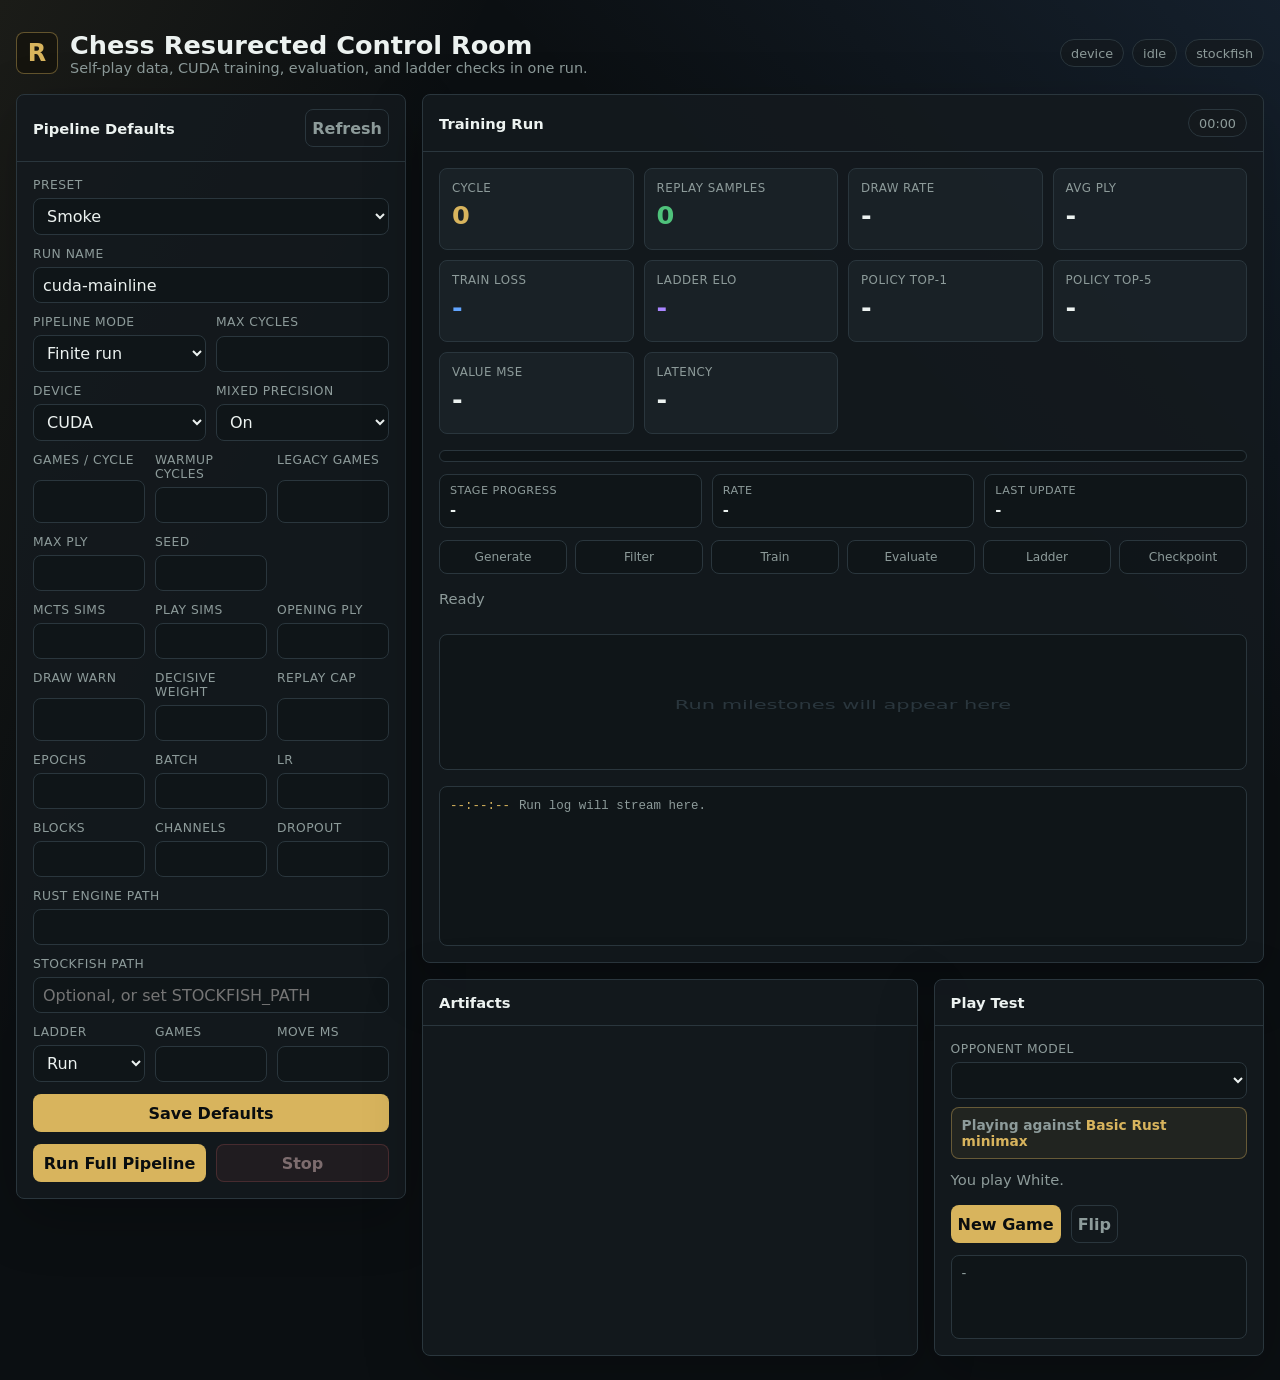
==== chess-resurected/ui/static/index.html @ 8d9c05b5 "Codex pass" ====
<!DOCTYPE html>
<html lang="en">
<head>
  <meta charset="UTF-8">
  <meta name="viewport" content="width=device-width, initial-scale=1.0">
  <title>Chess Resurected Control Room</title>
  <link rel="stylesheet" href="/static/css/chessboard.min.css">
  <style>
    *, *::before, *::after { box-sizing: border-box; }
    :root {
      --bg: #0b0f12;
      --panel: #141a1e;
      --panel-2: #1b2429;
      --line: #2a363d;
      --text: #ecf2f0;
      --muted: #8d9b9a;
      --gold: #d8b45d;
      --blue: #61a5ff;
      --green: #4fc27b;
      --red: #f46d6d;
      --violet: #a985ff;
      --ink: #090d0f;
    }
    body {
      margin: 0;
      min-height: 100vh;
      color: var(--text);
      font-family: Inter, "Segoe UI", system-ui, sans-serif;
      background:
        linear-gradient(115deg, rgba(216,180,93,.08), transparent 26%),
        linear-gradient(225deg, rgba(97,165,255,.11), transparent 30%),
        var(--bg);
    }
    button, input, select { font: inherit; }
    button {
      border: 1px solid transparent;
      border-radius: 8px;
      color: var(--text);
      background: var(--panel-2);
      cursor: pointer;
      min-height: 38px;
    }
    button:disabled { opacity: .45; cursor: default; }
    input, select {
      width: 100%;
      min-height: 36px;
      border-radius: 8px;
      border: 1px solid var(--line);
      color: var(--text);
      background: #0f1518;
      padding: 7px 9px;
    }
    .shell {
      width: min(1500px, calc(100vw - 32px));
      margin: 0 auto;
      padding: 18px 0 24px;
    }
    .topbar {
      display: flex;
      justify-content: space-between;
      align-items: center;
      gap: 16px;
      padding: 12px 0 18px;
    }
    .brand {
      display: flex;
      align-items: center;
      gap: 12px;
    }
    .mark {
      width: 42px;
      height: 42px;
      display: grid;
      place-items: center;
      border: 1px solid rgba(216,180,93,.4);
      background: #15140e;
      border-radius: 8px;
      color: var(--gold);
      font-size: 24px;
      font-weight: 800;
    }
    h1 {
      margin: 0;
      font-size: clamp(1.2rem, 2vw, 1.7rem);
      letter-spacing: 0;
    }
    .subtle { color: var(--muted); font-size: .9rem; }
    .status-strip {
      display: flex;
      align-items: center;
      gap: 8px;
      flex-wrap: wrap;
      justify-content: flex-end;
    }
    .pill {
      display: inline-flex;
      align-items: center;
      gap: 6px;
      min-height: 28px;
      padding: 4px 10px;
      border: 1px solid var(--line);
      border-radius: 999px;
      color: var(--muted);
      background: rgba(20,26,30,.76);
      font-size: .8rem;
      white-space: nowrap;
    }
    .pill.green { color: var(--green); border-color: rgba(79,194,123,.35); }
    .pill.gold { color: var(--gold); border-color: rgba(216,180,93,.35); }
    .pill.red { color: var(--red); border-color: rgba(244,109,109,.35); }
    .layout {
      display: grid;
      grid-template-columns: minmax(300px, 390px) 1fr;
      gap: 16px;
      align-items: start;
    }
    .panel {
      border: 1px solid var(--line);
      border-radius: 8px;
      background: rgba(20,26,30,.88);
      box-shadow: 0 18px 60px rgba(0,0,0,.22);
    }
    .panel-head {
      display: flex;
      justify-content: space-between;
      align-items: center;
      gap: 12px;
      padding: 14px 16px;
      border-bottom: 1px solid var(--line);
    }
    .panel-title {
      margin: 0;
      font-size: .92rem;
      color: var(--text);
      font-weight: 750;
    }
    .panel-body { padding: 16px; }
    .control-stack { display: grid; gap: 12px; }
    .field { display: grid; gap: 6px; }
    .field label {
      color: var(--muted);
      font-size: .77rem;
      text-transform: uppercase;
      letter-spacing: .04em;
    }
    .two { display: grid; grid-template-columns: 1fr 1fr; gap: 10px; }
    .three { display: grid; grid-template-columns: repeat(3, 1fr); gap: 10px; }
    .primary {
      background: var(--gold);
      color: var(--ink);
      border-color: rgba(216,180,93,.9);
      font-weight: 800;
    }
    .danger {
      background: rgba(244,109,109,.14);
      border-color: rgba(244,109,109,.45);
      color: #ffd3d3;
      font-weight: 700;
    }
    .ghost {
      background: transparent;
      border-color: var(--line);
      color: var(--muted);
      font-weight: 700;
    }
    .metrics {
      display: grid;
      grid-template-columns: repeat(4, minmax(0, 1fr));
      gap: 10px;
      margin-bottom: 16px;
    }
    .metric {
      border: 1px solid var(--line);
      border-radius: 8px;
      background: rgba(27,36,41,.78);
      padding: 12px;
      min-height: 82px;
    }
    .metric span {
      display: block;
      color: var(--muted);
      font-size: .74rem;
      text-transform: uppercase;
      letter-spacing: .04em;
    }
    .metric strong {
      display: block;
      margin-top: 8px;
      font-size: clamp(1.15rem, 2vw, 1.8rem);
      line-height: 1;
      color: var(--text);
    }
    .metric strong.blue { color: var(--blue); }
    .metric strong.green { color: var(--green); }
    .metric strong.violet { color: var(--violet); }
    .metric strong.gold { color: var(--gold); }
    .progress {
      height: 12px;
      border-radius: 999px;
      background: #0e1417;
      border: 1px solid var(--line);
      overflow: hidden;
    }
    .progress > div {
      width: 0%;
      height: 100%;
      background: linear-gradient(90deg, var(--gold), var(--green), var(--blue));
      transition: width .25s ease;
    }
    .stage-row {
      display: grid;
      grid-template-columns: repeat(6, 1fr);
      gap: 8px;
      margin: 12px 0 16px;
    }
    .stage {
      border: 1px solid var(--line);
      border-radius: 8px;
      padding: 9px 8px;
      color: var(--muted);
      background: rgba(15,21,24,.7);
      text-align: center;
      font-size: .76rem;
    }
    .stage.active { color: var(--gold); border-color: rgba(216,180,93,.55); }
    .stage.done { color: var(--green); border-color: rgba(79,194,123,.4); }
    .status-msg {
      min-height: 22px;
      color: var(--muted);
      font-size: .92rem;
      margin-bottom: 12px;
    }
    .progress-readout {
      display: grid;
      grid-template-columns: repeat(3, 1fr);
      gap: 10px;
      margin: 12px 0;
    }
    .readout {
      border: 1px solid var(--line);
      border-radius: 8px;
      padding: 9px 10px;
      background: #0f1518;
      min-width: 0;
    }
    .readout span {
      display: block;
      color: var(--muted);
      font-size: .7rem;
      text-transform: uppercase;
      letter-spacing: .04em;
      margin-bottom: 4px;
    }
    .readout strong {
      display: block;
      color: var(--text);
      font-size: .92rem;
      overflow: hidden;
      text-overflow: ellipsis;
      white-space: nowrap;
    }
    .run-log {
      height: 160px;
      overflow: auto;
      border: 1px solid var(--line);
      border-radius: 8px;
      background: #0f1518;
      padding: 10px;
      margin-top: 12px;
      font-family: Consolas, "Cascadia Mono", monospace;
      font-size: .78rem;
      color: var(--muted);
    }
    .log-line { display: flex; gap: 9px; padding: 2px 0; }
    .log-time { color: var(--gold); flex: 0 0 auto; }
    .artifact-grid {
      display: grid;
      grid-template-columns: repeat(2, minmax(0, 1fr));
      gap: 10px;
    }
    .artifact {
      border: 1px solid var(--line);
      border-radius: 8px;
      padding: 10px;
      background: #0f1518;
      min-width: 0;
    }
    .artifact span {
      display: block;
      color: var(--muted);
      font-size: .72rem;
      text-transform: uppercase;
      letter-spacing: .04em;
      margin-bottom: 5px;
    }
    .artifact code {
      display: block;
      color: var(--text);
      font-size: .78rem;
      overflow: hidden;
      text-overflow: ellipsis;
      white-space: nowrap;
    }
    .workbench {
      display: grid;
      grid-template-columns: 1.2fr .8fr;
      gap: 16px;
    }
    #board-wrap { width: 100%; max-width: 520px; margin: 0 auto; }
    #board { width: 100%; }
    .play-actions { display: flex; gap: 10px; margin-top: 12px; }
    .opponent-bar {
      display: grid;
      grid-template-columns: 1fr;
      gap: 8px;
      margin-bottom: 12px;
    }
    .opponent-current {
      border: 1px solid rgba(216,180,93,.38);
      border-radius: 8px;
      padding: 9px 10px;
      background: rgba(216,180,93,.08);
      color: var(--gold);
      font-size: .86rem;
      font-weight: 750;
    }
    .opponent-current span {
      color: var(--muted);
      font-weight: 600;
    }
    #pgn {
      margin-top: 12px;
      padding: 10px;
      min-height: 84px;
      max-height: 150px;
      overflow: auto;
      color: var(--muted);
      border: 1px solid var(--line);
      border-radius: 8px;
      background: #0f1518;
      white-space: pre-wrap;
      font-size: .84rem;
    }
    .chart {
      width: 100%;
      height: 136px;
      border: 1px solid var(--line);
      border-radius: 8px;
      background: #0f1518;
      margin-top: 10px;
    }
    .hidden { display: none; }
    @media (max-width: 1050px) {
      .layout, .workbench { grid-template-columns: 1fr; }
      .metrics { grid-template-columns: repeat(2, minmax(0, 1fr)); }
    }
    @media (max-width: 640px) {
      .shell { width: min(100vw - 20px, 1500px); padding-top: 10px; }
      .topbar, .status-strip { align-items: flex-start; justify-content: flex-start; }
      .topbar { flex-direction: column; }
      .two, .three, .metrics, .artifact-grid, .stage-row { grid-template-columns: 1fr; }
    }
  </style>
</head>
<body>
  <main class="shell">
    <header class="topbar">
      <div class="brand">
        <div class="mark">R</div>
        <div>
          <h1>Chess Resurected Control Room</h1>
          <div class="subtle">Self-play data, CUDA training, evaluation, and ladder checks in one run.</div>
        </div>
      </div>
      <div class="status-strip">
        <span class="pill" id="device-pill">device</span>
        <span class="pill" id="stage-pill">idle</span>
        <span class="pill" id="stockfish-pill">stockfish</span>
      </div>
    </header>

    <section class="layout">
      <aside class="panel">
        <div class="panel-head">
          <h2 class="panel-title">Pipeline Defaults</h2>
          <button class="ghost" id="refresh-settings">Refresh</button>
        </div>
        <div class="panel-body control-stack">
          <div class="field">
            <label for="preset">Preset</label>
            <select id="preset">
              <option value="smoke">Smoke</option>
              <option value="balanced">Balanced</option>
              <option value="serious">Serious</option>
            </select>
          </div>
          <div class="field">
            <label for="run_name">Run name</label>
            <input id="run_name" value="cuda-mainline">
          </div>
          <div class="two">
            <div class="field">
              <label for="pipeline_mode">Pipeline mode</label>
              <select id="pipeline_mode">
                <option value="finite">Finite run</option>
                <option value="infinite">Infinite self-play</option>
              </select>
            </div>
            <div class="field">
              <label for="max_cycles">Max cycles</label>
              <input id="max_cycles" type="number" min="0" step="1">
            </div>
          </div>
          <div class="two">
            <div class="field">
              <label for="device">Device</label>
              <select id="device">
                <option value="cuda">CUDA</option>
                <option value="cpu">CPU</option>
              </select>
            </div>
            <div class="field">
              <label for="amp">Mixed precision</label>
              <select id="amp">
                <option value="true">On</option>
                <option value="false">Off</option>
              </select>
            </div>
          </div>
          <div class="three">
            <div class="field">
              <label for="cycle_games">Games / cycle</label>
              <input id="cycle_games" type="number" min="1" step="10">
            </div>
            <div class="field">
              <label for="warmup_cycles">Warmup cycles</label>
              <input id="warmup_cycles" type="number" min="0" step="1">
            </div>
            <div class="field">
              <label for="games">Legacy games</label>
              <input id="games" type="number" min="1" step="10">
            </div>
          </div>
          <div class="three">
            <div class="field">
              <label for="max_ply">Max ply</label>
              <input id="max_ply" type="number" min="20" step="10">
            </div>
            <div class="field">
              <label for="seed">Seed</label>
              <input id="seed" type="number" min="1">
            </div>
          </div>
          <div class="three">
            <div class="field">
              <label for="mcts_simulations">MCTS sims</label>
              <input id="mcts_simulations" type="number" min="1" step="8">
            </div>
            <div class="field">
              <label for="interactive_simulations">Play sims</label>
              <input id="interactive_simulations" type="number" min="1" step="8">
            </div>
            <div class="field">
              <label for="random_opening_moves">Opening ply</label>
              <input id="random_opening_moves" type="number" min="0" step="1">
            </div>
          </div>
          <div class="three">
            <div class="field">
              <label for="draw_rate_warning">Draw warn</label>
              <input id="draw_rate_warning" type="number" min="0" max="1" step=".05">
            </div>
            <div class="field">
              <label for="decisive_sample_weight">Decisive weight</label>
              <input id="decisive_sample_weight" type="number" min="1" step=".25">
            </div>
            <div class="field">
              <label for="replay_buffer_size">Replay cap</label>
              <input id="replay_buffer_size" type="number" min="100" step="1000">
            </div>
          </div>
          <div class="three">
            <div class="field">
              <label for="train_epochs">Epochs</label>
              <input id="train_epochs" type="number" min="1">
            </div>
            <div class="field">
              <label for="batch_size">Batch</label>
              <input id="batch_size" type="number" min="16" step="16">
            </div>
            <div class="field">
              <label for="learning_rate">LR</label>
              <input id="learning_rate" type="number" min="0.00001" step="0.0001">
            </div>
          </div>
          <div class="three">
            <div class="field">
              <label for="num_blocks">Blocks</label>
              <input id="num_blocks" type="number" min="1">
            </div>
            <div class="field">
              <label for="channels">Channels</label>
              <input id="channels" type="number" min="8" step="8">
            </div>
            <div class="field">
              <label for="dropout_p">Dropout</label>
              <input id="dropout_p" type="number" min="0" max=".5" step=".01">
            </div>
          </div>
          <div class="field">
            <label for="engine_path">Rust engine path</label>
            <input id="engine_path">
          </div>
          <div class="field">
            <label for="stockfish_path">Stockfish path</label>
            <input id="stockfish_path" placeholder="Optional, or set STOCKFISH_PATH">
          </div>
          <div class="three">
            <div class="field">
              <label for="run_ladder">Ladder</label>
              <select id="run_ladder">
                <option value="true">Run</option>
                <option value="false">Skip</option>
              </select>
            </div>
            <div class="field">
              <label for="ladder_games">Games</label>
              <input id="ladder_games" type="number" min="2" step="2">
            </div>
            <div class="field">
              <label for="ladder_movetime_ms">Move ms</label>
              <input id="ladder_movetime_ms" type="number" min="10" step="10">
            </div>
          </div>
          <button class="primary" id="save-settings">Save Defaults</button>
          <div class="two">
            <button class="primary" id="start-run">Run Full Pipeline</button>
            <button class="danger" id="stop-run" disabled>Stop</button>
          </div>
        </div>
      </aside>

      <section>
        <div class="panel">
          <div class="panel-head">
            <h2 class="panel-title">Training Run</h2>
            <span class="pill" id="elapsed-pill">00:00</span>
          </div>
          <div class="panel-body">
            <div class="metrics">
              <div class="metric"><span>Cycle</span><strong id="cycle-now" class="gold">0</strong></div>
              <div class="metric"><span>Replay samples</span><strong id="replay-samples" class="green">0</strong></div>
              <div class="metric"><span>Draw rate</span><strong id="draw-rate">-</strong></div>
              <div class="metric"><span>Avg ply</span><strong id="avg-ply">-</strong></div>
              <div class="metric"><span>Train loss</span><strong id="train-loss" class="blue">-</strong></div>
              <div class="metric"><span>Ladder Elo</span><strong id="ladder-elo" class="violet">-</strong></div>
              <div class="metric"><span>Policy top-1</span><strong id="top1">-</strong></div>
              <div class="metric"><span>Policy top-5</span><strong id="top5">-</strong></div>
              <div class="metric"><span>Value MSE</span><strong id="value-mse">-</strong></div>
              <div class="metric"><span>Latency</span><strong id="latency">-</strong></div>
            </div>
            <div class="progress"><div id="progress-bar"></div></div>
            <div class="progress-readout">
              <div class="readout"><span>Stage progress</span><strong id="stage-count">-</strong></div>
              <div class="readout"><span>Rate</span><strong id="stage-rate">-</strong></div>
              <div class="readout"><span>Last update</span><strong id="last-update">-</strong></div>
            </div>
            <div class="stage-row" id="stage-row">
              <div class="stage" data-stage="generate">Generate</div>
              <div class="stage" data-stage="filter">Filter</div>
              <div class="stage" data-stage="train">Train</div>
              <div class="stage" data-stage="evaluate">Evaluate</div>
              <div class="stage" data-stage="ladder">Ladder</div>
              <div class="stage" data-stage="checkpoint">Checkpoint</div>
            </div>
            <div class="status-msg" id="status-msg">Ready</div>
            <svg class="chart" id="run-chart" viewBox="0 0 500 136" preserveAspectRatio="none">
              <text x="250" y="75" text-anchor="middle" fill="#2a363d" font-size="13">Run milestones will appear here</text>
            </svg>
            <div class="run-log" id="run-log">
              <div class="log-line"><span class="log-time">--:--:--</span><span>Run log will stream here.</span></div>
            </div>
          </div>
        </div>

        <div class="workbench" style="margin-top:16px">
          <div class="panel">
            <div class="panel-head"><h2 class="panel-title">Artifacts</h2></div>
            <div class="panel-body">
              <div class="artifact-grid" id="artifacts"></div>
            </div>
          </div>
          <div class="panel">
            <div class="panel-head"><h2 class="panel-title">Play Test</h2></div>
            <div class="panel-body">
              <div class="opponent-bar">
                <div class="field">
                  <label for="play-opponent">Opponent model</label>
                  <select id="play-opponent"></select>
                </div>
                <div class="opponent-current" id="opponent-current"><span>Playing against</span> Basic Rust minimax</div>
              </div>
              <div id="board-wrap"><div id="board"></div></div>
              <div class="status-msg" id="play-status">You play White.</div>
              <div class="play-actions">
                <button class="primary" id="new-game">New Game</button>
                <button class="ghost" id="flip-board">Flip</button>
              </div>
              <div id="pgn">-</div>
            </div>
          </div>
        </div>
      </section>
    </section>
  </main>

  <script src="/static/js/jquery.min.js"></script>
  <script src="/static/js/chess.min.js"></script>
  <script src="/static/js/chessboard.min.js"></script>
  <script>
    const keys = [
      'run_name','preset','pipeline_mode','engine_path','stockfish_path','device','amp','seed','games','cycle_games','max_cycles','warmup_cycles','max_ply',
      'mcts_simulations','interactive_simulations','random_opening_moves','temperature','temp_threshold','c_puct','draw_rate_warning','decisive_sample_weight','replay_buffer_size',
      'train_epochs','batch_size','learning_rate','weight_decay','num_blocks','channels','dropout_p',
      'run_ladder','ladder_games','ladder_movetime_ms','opponent_elo','fm_target'
    ];
    const numeric = new Set(['seed','games','cycle_games','max_cycles','warmup_cycles','max_ply','mcts_simulations','interactive_simulations','random_opening_moves','temperature','temp_threshold','c_puct','draw_rate_warning','decisive_sample_weight','replay_buffer_size','train_epochs','batch_size','learning_rate','weight_decay','num_blocks','channels','dropout_p','ladder_games','ladder_movetime_ms','opponent_elo','fm_target']);
    const bools = new Set(['amp','run_ladder']);
    let currentSettings = {};

    function el(id) { return document.getElementById(id); }
    function fmt(n, digits=3) { return Number.isFinite(n) ? Number(n).toFixed(digits) : '-'; }
    function elapsed(sec) {
      sec = Math.max(0, Math.floor(sec || 0));
      const h = Math.floor(sec / 3600);
      const m = Math.floor((sec % 3600) / 60);
      const s = sec % 60;
      return h ? `${h}:${String(m).padStart(2,'0')}:${String(s).padStart(2,'0')}` : `${String(m).padStart(2,'0')}:${String(s).padStart(2,'0')}`;
    }
    function age(ts) {
      if (!ts) return '-';
      const seconds = Math.max(0, Math.floor(Date.now() / 1000 - ts));
      return seconds < 90 ? `${seconds}s ago` : elapsed(seconds) + ' ago';
    }
    function readPayload() {
      const payload = {};
      keys.forEach(k => {
        const node = el(k);
        if (!node) return;
        let v = node.value;
        if (bools.has(k)) v = v === 'true';
        if (numeric.has(k)) v = Number(v);
        payload[k] = v;
      });
      return payload;
    }
    function fillSettings(s) {
      currentSettings = s;
      keys.forEach(k => {
        const node = el(k);
        if (node && s[k] != null) node.value = String(s[k]);
      });
      updatePills({device_name: s.device, cuda_available: s.device === 'cuda', stage: 'idle'});
    }
    function loadSettings() {
      fetch('/training/settings').then(r => r.json()).then(fillSettings);
    }
    function saveSettings() {
      const payload = readPayload();
      fetch('/training/settings', {
        method: 'POST',
        headers: {'Content-Type': 'application/json'},
        body: JSON.stringify(payload)
      }).then(loadSettings);
    }
    function updatePills(s) {
      el('device-pill').textContent = s.cuda_available ? `CUDA ${s.device_name || ''}` : `CPU ${s.device_name || ''}`;
      el('device-pill').className = `pill ${s.cuda_available ? 'green' : 'gold'}`;
      el('stage-pill').textContent = s.stage || 'idle';
      el('stage-pill').className = `pill ${s.stage === 'error' ? 'red' : s.running ? 'gold' : 'green'}`;
      const hasStockfish = Boolean((currentSettings.stockfish_path || '').trim());
      el('stockfish-pill').textContent = hasStockfish ? 'Stockfish linked' : 'Stockfish not linked';
      el('stockfish-pill').className = `pill ${hasStockfish ? 'green' : 'red'}`;
    }
    function stageIndex(stage) {
      return ['generate','filter','train','evaluate','ladder','checkpoint','complete'].indexOf(stage);
    }
    function applyState(s) {
      updatePills(s);
      el('elapsed-pill').textContent = elapsed(s.elapsed_sec);
      const maxCycles = s.max_cycles || currentSettings.max_cycles || 0;
      el('cycle-now').textContent = maxCycles ? `${s.cycle || 0}/${maxCycles}` : `${s.cycle || 0}/∞`;
      el('replay-samples').textContent = (s.replay_samples || s.records_filtered || 0).toLocaleString();
      el('draw-rate').textContent = Number.isFinite(s.draw_rate) && s.draw_rate > 0 ? `${fmt(s.draw_rate * 100, 1)}%` : '-';
      el('avg-ply').textContent = s.avg_ply ? fmt(s.avg_ply, 1) : '-';
      el('train-loss').textContent = s.train_loss ? fmt(s.train_loss, 3) : '-';
      el('ladder-elo').textContent = s.elo_estimate ? Math.round(s.elo_estimate) : '-';
      el('top1').textContent = s.policy_top1 ? `${fmt(s.policy_top1 * 100, 1)}%` : '-';
      el('top5').textContent = s.policy_top5 ? `${fmt(s.policy_top5 * 100, 1)}%` : '-';
      el('value-mse').textContent = s.value_mse ? fmt(s.value_mse, 4) : '-';
      el('latency').textContent = s.latency_ms ? `${fmt(s.latency_ms, 2)} ms` : '-';
      el('progress-bar').style.width = `${Math.max(0, Math.min(1, s.progress || 0)) * 100}%`;
      el('status-msg').textContent = s.status_msg || 'Ready';
      const total = s.stage_total || 0;
      const current = s.stage_current || 0;
      el('stage-count').textContent = total ? `${current.toLocaleString()} / ${total.toLocaleString()}` : (s.stage_detail || '-');
      el('stage-rate').textContent = s.stage_rate ? `${fmt(s.stage_rate, 2)} / sec` : '-';
      el('last-update').textContent = age(s.last_update_at);
      el('start-run').disabled = Boolean(s.running);
      el('stop-run').disabled = !s.running;

      const activeIdx = stageIndex(s.stage);
      document.querySelectorAll('.stage').forEach((el, idx) => {
        el.classList.toggle('active', idx === activeIdx);
        el.classList.toggle('done', activeIdx > idx || s.stage === 'complete');
      });
      renderArtifacts(s.artifacts || {});
      drawHistory(s.history || []);
      renderLog(s.log || []);
    }
    function renderArtifacts(artifacts) {
      const entries = Object.entries(artifacts).filter(([k]) => k !== 'run_dir');
      el('artifacts').innerHTML = entries.length ? entries.map(([k, v]) => `
        <div class="artifact"><span>${k.replaceAll('_',' ')}</span><code title="${v}">${v}</code></div>
      `).join('') : '<div class="subtle">Artifacts appear after a run starts.</div>';
    }
    function drawHistory(history) {
      const svg = el('run-chart');
      if (!history.length) return;
      const w = 500, h = 136, pad = 18;
      const points = history.map((p, i) => [pad + i * ((w - pad * 2) / Math.max(history.length - 1, 1)), h - pad - (i % 2) * 26]);
      svg.innerHTML = `
        <polyline points="${points.map(p => p.join(',')).join(' ')}" fill="none" stroke="#61a5ff" stroke-width="2"/>
        ${points.map((p, i) => `<circle cx="${p[0]}" cy="${p[1]}" r="5" fill="#d8b45d"/><text x="${p[0]}" y="${p[1]-11}" fill="#8d9b9a" font-size="10" text-anchor="middle">${history[i][0]}</text>`).join('')}
      `;
    }
    function renderLog(log) {
      const box = el('run-log');
      if (!log.length) {
        box.innerHTML = '<div class="log-line"><span class="log-time">--:--:--</span><span>Run log will stream here.</span></div>';
        return;
      }
      box.innerHTML = log.slice(-80).map(row => `<div class="log-line"><span class="log-time">${row.t || ''}</span><span>${row.message || ''}</span></div>`).join('');
      box.scrollTop = box.scrollHeight;
    }
    el('save-settings').addEventListener('click', saveSettings);
    el('refresh-settings').addEventListener('click', loadSettings);
    el('preset').addEventListener('change', () => {
      fetch('/training/settings', {
        method: 'POST',
        headers: {'Content-Type': 'application/json'},
        body: JSON.stringify({preset: el('preset').value})
      }).then(loadSettings);
    });
    el('start-run').addEventListener('click', () => {
      saveSettings();
      setTimeout(() => fetch('/training/start', {method: 'POST'}), 150);
    });
    el('stop-run').addEventListener('click', () => fetch('/training/stop', {method: 'POST'}));
    fetch('/training/state').then(r => r.json()).then(applyState);
    (function stream() {
      const es = new EventSource('/training/stream');
      es.onmessage = e => { try { applyState(JSON.parse(e.data)); } catch (_) {} };
      es.onerror = () => { es.close(); setTimeout(stream, 2500); };
    })();
    loadSettings();

    const game = new Chess();
    let thinking = false;
    let playOpponent = 'minimax';
    let playOpponentLabel = 'Basic Rust minimax';
    function setPlay(msg) { el('play-status').textContent = msg; }
    function updatePgn() { el('pgn').textContent = game.pgn({max_width: 64, newline_char: '\n'}) || '-'; }
    function setOpponentLabel(label) {
      playOpponentLabel = label || playOpponentLabel;
      el('opponent-current').innerHTML = `<span>Playing against</span> ${playOpponentLabel}`;
    }
    function loadOpponents() {
      fetch('/play/opponents').then(r => r.json()).then(data => {
        const select = el('play-opponent');
        playOpponent = data.current || playOpponent;
        playOpponentLabel = data.current_label || playOpponentLabel;
        select.innerHTML = data.opponents.map(o => {
          const stockfishBlocked = o.id.startsWith('stockfish-') && !data.stockfish_available;
          const customBlocked = o.id === 'custom' && !data.custom_available;
          const blocked = stockfishBlocked || customBlocked;
          const suffix = stockfishBlocked ? ' (Stockfish not found)' : customBlocked ? ' (no checkpoint)' : '';
          return `<option value="${o.id}" ${o.id === playOpponent ? 'selected' : ''} ${blocked ? 'disabled' : ''}>${o.label}${suffix}</option>`;
        }).join('');
        setOpponentLabel(playOpponentLabel);
      });
    }
    function changeOpponent(id) {
      fetch('/play/opponent', {
        method: 'POST',
        headers: {'Content-Type':'application/json'},
        body: JSON.stringify({opponent: id})
      }).then(r => r.json()).then(data => {
        if (!data.ok) {
          setPlay(data.error || 'Could not switch opponent.');
          return;
        }
        playOpponent = data.current;
        setOpponentLabel(data.current_label);
        game.reset();
        board.start();
        updatePgn();
        setPlay(`New game. You play White against ${data.current_label}.`);
      }).catch(() => setPlay('Could not switch opponent.'));
    }
    function gameOver() {
      if (game.in_checkmate()) { setPlay((game.turn() === 'w' ? 'Black' : 'White') + ' wins by checkmate.'); return true; }
      if (game.in_draw()) { setPlay('Draw.'); return true; }
      return false;
    }
    function askEngine() {
      if (gameOver()) return;
      thinking = true;
      setPlay('Engine thinking');
      fetch('/move', {
        method: 'POST',
        headers: {'Content-Type':'application/json'},
        body: JSON.stringify({fen: game.fen(), opponent: playOpponent})
      }).then(r => r.json()).then(data => {
        thinking = false;
        if (data.error) {
          setPlay(data.error);
          return;
        }
        if (!data.engine_move) { setPlay('Game over.'); return; }
        const u = data.engine_move;
        game.move({from: u.slice(0,2), to: u.slice(2,4), promotion: u[4]});
        board.position(game.fen());
        updatePgn();
        if (data.opponent_label) setOpponentLabel(data.opponent_label);
        if (!gameOver()) setPlay(`${playOpponentLabel} played ${u}. Your move.`);
      }).catch(() => { thinking = false; setPlay('Engine unavailable.'); });
    }
    function onDragStart(_source, piece) {
      if (thinking || game.game_over() || game.turn() === 'b' || piece[0] === 'b') return false;
    }
    function onDrop(source, target, piece) {
      const move = {from: source, to: target};
      if (piece[1].toLowerCase() === 'p' && (target[1] === '8' || target[1] === '1')) move.promotion = 'q';
      if (game.move(move) === null) return 'snapback';
      board.position(game.fen());
      updatePgn();
      askEngine();
    }
    const board = Chessboard('board', {
      draggable: true,
      position: 'start',
      pieceTheme: '/static/img/chesspieces/wikipedia/{piece}.png',
      onDragStart,
      onDrop,
      onSnapEnd: () => board.position(game.fen())
    });
    el('new-game').addEventListener('click', () => { game.reset(); board.start(); updatePgn(); setPlay(`You play White against ${playOpponentLabel}.`); });
    el('flip-board').addEventListener('click', () => board.flip());
    el('play-opponent').addEventListener('change', e => changeOpponent(e.target.value));
    window.addEventListener('resize', () => board.resize());
    loadOpponents();
  </script>
</body>
</html>
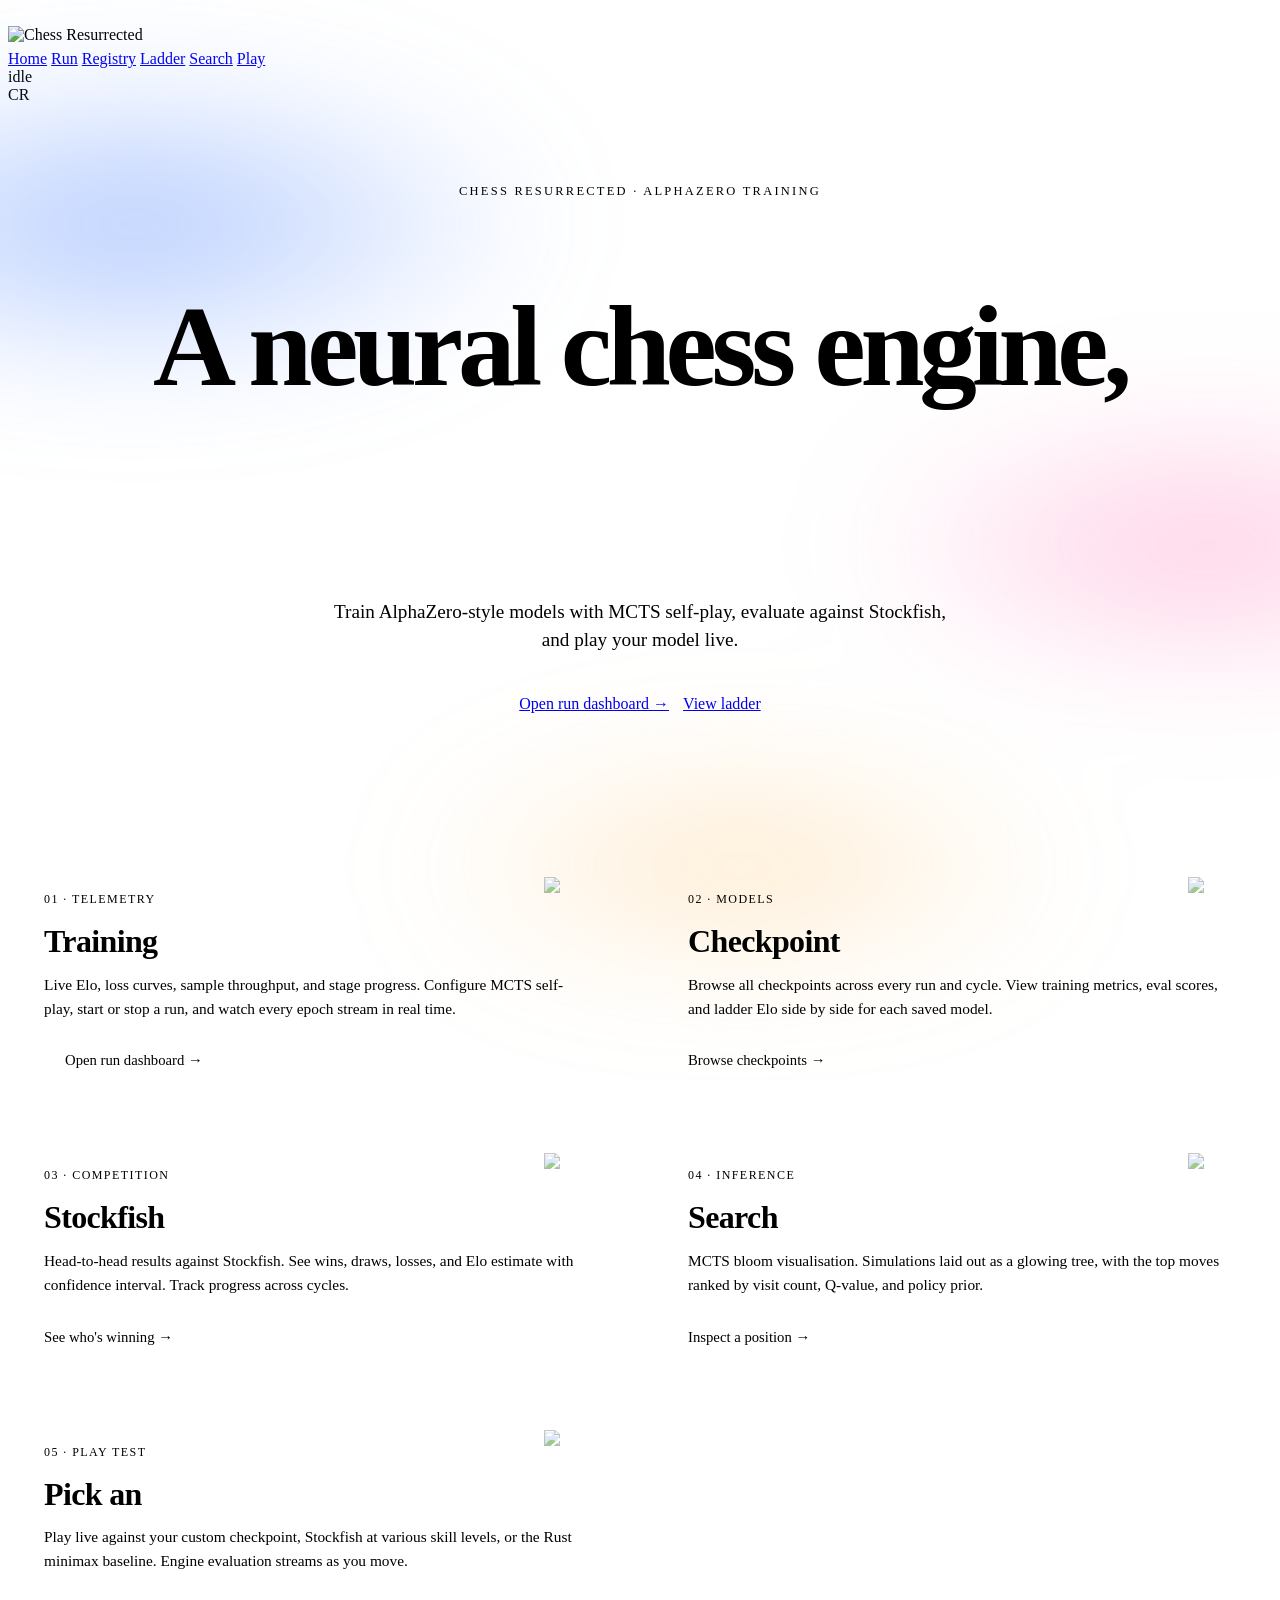
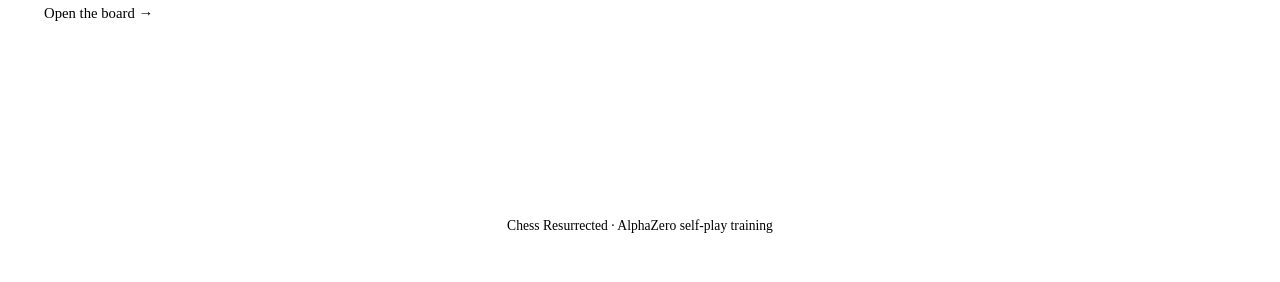
==== commit 6c927970: "new look" ====
--- a/chess-resurected/ui/static/index.html
+++ b/chess-resurected/ui/static/index.html
@@ -1,865 +1,166 @@
 <!DOCTYPE html>
 <html lang="en">
 <head>
-  <meta charset="UTF-8">
-  <meta name="viewport" content="width=device-width, initial-scale=1.0">
-  <title>Chess Resurected Control Room</title>
-  <link rel="stylesheet" href="/static/css/chessboard.min.css">
-  <style>
-    *, *::before, *::after { box-sizing: border-box; }
-    :root {
-      --bg: #0b0f12;
-      --panel: #141a1e;
-      --panel-2: #1b2429;
-      --line: #2a363d;
-      --text: #ecf2f0;
-      --muted: #8d9b9a;
-      --gold: #d8b45d;
-      --blue: #61a5ff;
-      --green: #4fc27b;
-      --red: #f46d6d;
-      --violet: #a985ff;
-      --ink: #090d0f;
-    }
-    body {
-      margin: 0;
-      min-height: 100vh;
-      color: var(--text);
-      font-family: Inter, "Segoe UI", system-ui, sans-serif;
-      background:
-        linear-gradient(115deg, rgba(216,180,93,.08), transparent 26%),
-        linear-gradient(225deg, rgba(97,165,255,.11), transparent 30%),
-        var(--bg);
-    }
-    button, input, select { font: inherit; }
-    button {
-      border: 1px solid transparent;
-      border-radius: 8px;
-      color: var(--text);
-      background: var(--panel-2);
-      cursor: pointer;
-      min-height: 38px;
-    }
-    button:disabled { opacity: .45; cursor: default; }
-    input, select {
-      width: 100%;
-      min-height: 36px;
-      border-radius: 8px;
-      border: 1px solid var(--line);
-      color: var(--text);
-      background: #0f1518;
-      padding: 7px 9px;
-    }
-    .shell {
-      width: min(1500px, calc(100vw - 32px));
-      margin: 0 auto;
-      padding: 18px 0 24px;
-    }
-    .topbar {
-      display: flex;
-      justify-content: space-between;
-      align-items: center;
-      gap: 16px;
-      padding: 12px 0 18px;
-    }
-    .brand {
-      display: flex;
-      align-items: center;
-      gap: 12px;
-    }
-    .mark {
-      width: 42px;
-      height: 42px;
-      display: grid;
-      place-items: center;
-      border: 1px solid rgba(216,180,93,.4);
-      background: #15140e;
-      border-radius: 8px;
-      color: var(--gold);
-      font-size: 24px;
-      font-weight: 800;
-    }
-    h1 {
-      margin: 0;
-      font-size: clamp(1.2rem, 2vw, 1.7rem);
-      letter-spacing: 0;
-    }
-    .subtle { color: var(--muted); font-size: .9rem; }
-    .status-strip {
-      display: flex;
-      align-items: center;
-      gap: 8px;
-      flex-wrap: wrap;
-      justify-content: flex-end;
-    }
-    .pill {
-      display: inline-flex;
-      align-items: center;
-      gap: 6px;
-      min-height: 28px;
-      padding: 4px 10px;
-      border: 1px solid var(--line);
-      border-radius: 999px;
-      color: var(--muted);
-      background: rgba(20,26,30,.76);
-      font-size: .8rem;
-      white-space: nowrap;
-    }
-    .pill.green { color: var(--green); border-color: rgba(79,194,123,.35); }
-    .pill.gold { color: var(--gold); border-color: rgba(216,180,93,.35); }
-    .pill.red { color: var(--red); border-color: rgba(244,109,109,.35); }
-    .layout {
-      display: grid;
-      grid-template-columns: minmax(300px, 390px) 1fr;
-      gap: 16px;
-      align-items: start;
-    }
-    .panel {
-      border: 1px solid var(--line);
-      border-radius: 8px;
-      background: rgba(20,26,30,.88);
-      box-shadow: 0 18px 60px rgba(0,0,0,.22);
-    }
-    .panel-head {
-      display: flex;
-      justify-content: space-between;
-      align-items: center;
-      gap: 12px;
-      padding: 14px 16px;
-      border-bottom: 1px solid var(--line);
-    }
-    .panel-title {
-      margin: 0;
-      font-size: .92rem;
-      color: var(--text);
-      font-weight: 750;
-    }
-    .panel-body { padding: 16px; }
-    .control-stack { display: grid; gap: 12px; }
-    .field { display: grid; gap: 6px; }
-    .field label {
-      color: var(--muted);
-      font-size: .77rem;
-      text-transform: uppercase;
-      letter-spacing: .04em;
-    }
-    .two { display: grid; grid-template-columns: 1fr 1fr; gap: 10px; }
-    .three { display: grid; grid-template-columns: repeat(3, 1fr); gap: 10px; }
-    .primary {
-      background: var(--gold);
-      color: var(--ink);
-      border-color: rgba(216,180,93,.9);
-      font-weight: 800;
-    }
-    .danger {
-      background: rgba(244,109,109,.14);
-      border-color: rgba(244,109,109,.45);
-      color: #ffd3d3;
-      font-weight: 700;
-    }
-    .ghost {
-      background: transparent;
-      border-color: var(--line);
-      color: var(--muted);
-      font-weight: 700;
-    }
-    .metrics {
-      display: grid;
-      grid-template-columns: repeat(4, minmax(0, 1fr));
-      gap: 10px;
-      margin-bottom: 16px;
-    }
-    .metric {
-      border: 1px solid var(--line);
-      border-radius: 8px;
-      background: rgba(27,36,41,.78);
-      padding: 12px;
-      min-height: 82px;
-    }
-    .metric span {
-      display: block;
-      color: var(--muted);
-      font-size: .74rem;
-      text-transform: uppercase;
-      letter-spacing: .04em;
-    }
-    .metric strong {
-      display: block;
-      margin-top: 8px;
-      font-size: clamp(1.15rem, 2vw, 1.8rem);
-      line-height: 1;
-      color: var(--text);
-    }
-    .metric strong.blue { color: var(--blue); }
-    .metric strong.green { color: var(--green); }
-    .metric strong.violet { color: var(--violet); }
-    .metric strong.gold { color: var(--gold); }
-    .progress {
-      height: 12px;
-      border-radius: 999px;
-      background: #0e1417;
-      border: 1px solid var(--line);
-      overflow: hidden;
-    }
-    .progress > div {
-      width: 0%;
-      height: 100%;
-      background: linear-gradient(90deg, var(--gold), var(--green), var(--blue));
-      transition: width .25s ease;
-    }
-    .stage-row {
-      display: grid;
-      grid-template-columns: repeat(6, 1fr);
-      gap: 8px;
-      margin: 12px 0 16px;
-    }
-    .stage {
-      border: 1px solid var(--line);
-      border-radius: 8px;
-      padding: 9px 8px;
-      color: var(--muted);
-      background: rgba(15,21,24,.7);
-      text-align: center;
-      font-size: .76rem;
-    }
-    .stage.active { color: var(--gold); border-color: rgba(216,180,93,.55); }
-    .stage.done { color: var(--green); border-color: rgba(79,194,123,.4); }
-    .status-msg {
-      min-height: 22px;
-      color: var(--muted);
-      font-size: .92rem;
-      margin-bottom: 12px;
-    }
-    .progress-readout {
-      display: grid;
-      grid-template-columns: repeat(3, 1fr);
-      gap: 10px;
-      margin: 12px 0;
-    }
-    .readout {
-      border: 1px solid var(--line);
-      border-radius: 8px;
-      padding: 9px 10px;
-      background: #0f1518;
-      min-width: 0;
-    }
-    .readout span {
-      display: block;
-      color: var(--muted);
-      font-size: .7rem;
-      text-transform: uppercase;
-      letter-spacing: .04em;
-      margin-bottom: 4px;
-    }
-    .readout strong {
-      display: block;
-      color: var(--text);
-      font-size: .92rem;
-      overflow: hidden;
-      text-overflow: ellipsis;
-      white-space: nowrap;
-    }
-    .run-log {
-      height: 160px;
-      overflow: auto;
-      border: 1px solid var(--line);
-      border-radius: 8px;
-      background: #0f1518;
-      padding: 10px;
-      margin-top: 12px;
-      font-family: Consolas, "Cascadia Mono", monospace;
-      font-size: .78rem;
-      color: var(--muted);
-    }
-    .log-line { display: flex; gap: 9px; padding: 2px 0; }
-    .log-time { color: var(--gold); flex: 0 0 auto; }
-    .artifact-grid {
-      display: grid;
-      grid-template-columns: repeat(2, minmax(0, 1fr));
-      gap: 10px;
-    }
-    .artifact {
-      border: 1px solid var(--line);
-      border-radius: 8px;
-      padding: 10px;
-      background: #0f1518;
-      min-width: 0;
-    }
-    .artifact span {
-      display: block;
-      color: var(--muted);
-      font-size: .72rem;
-      text-transform: uppercase;
-      letter-spacing: .04em;
-      margin-bottom: 5px;
-    }
-    .artifact code {
-      display: block;
-      color: var(--text);
-      font-size: .78rem;
-      overflow: hidden;
-      text-overflow: ellipsis;
-      white-space: nowrap;
-    }
-    .workbench {
-      display: grid;
-      grid-template-columns: 1.2fr .8fr;
-      gap: 16px;
-    }
-    #board-wrap { width: 100%; max-width: 520px; margin: 0 auto; }
-    #board { width: 100%; }
-    .play-actions { display: flex; gap: 10px; margin-top: 12px; }
-    .opponent-bar {
-      display: grid;
-      grid-template-columns: 1fr;
-      gap: 8px;
-      margin-bottom: 12px;
-    }
-    .opponent-current {
-      border: 1px solid rgba(216,180,93,.38);
-      border-radius: 8px;
-      padding: 9px 10px;
-      background: rgba(216,180,93,.08);
-      color: var(--gold);
-      font-size: .86rem;
-      font-weight: 750;
-    }
-    .opponent-current span {
-      color: var(--muted);
-      font-weight: 600;
-    }
-    #pgn {
-      margin-top: 12px;
-      padding: 10px;
-      min-height: 84px;
-      max-height: 150px;
-      overflow: auto;
-      color: var(--muted);
-      border: 1px solid var(--line);
-      border-radius: 8px;
-      background: #0f1518;
-      white-space: pre-wrap;
-      font-size: .84rem;
-    }
-    .chart {
-      width: 100%;
-      height: 136px;
-      border: 1px solid var(--line);
-      border-radius: 8px;
-      background: #0f1518;
-      margin-top: 10px;
-    }
-    .hidden { display: none; }
-    @media (max-width: 1050px) {
-      .layout, .workbench { grid-template-columns: 1fr; }
-      .metrics { grid-template-columns: repeat(2, minmax(0, 1fr)); }
-    }
-    @media (max-width: 640px) {
-      .shell { width: min(100vw - 20px, 1500px); padding-top: 10px; }
-      .topbar, .status-strip { align-items: flex-start; justify-content: flex-start; }
-      .topbar { flex-direction: column; }
-      .two, .three, .metrics, .artifact-grid, .stage-row { grid-template-columns: 1fr; }
-    }
-  </style>
+<meta charset="UTF-8">
+<meta name="viewport" content="width=device-width, initial-scale=1">
+<title>Chess Resurrected</title>
+<link rel="stylesheet" href="/static/colors_and_type.css">
+<link rel="stylesheet" href="/static/chrome.css">
+<link rel="stylesheet" href="/static/light.css">
+<script src="/static/theme.js"></script>
+<style>
+  .hero-wrap{ padding:80px 0 60px; position:relative;}
+  .hero-wrap::before{
+    content:""; position:absolute; inset:-30%;
+    background:
+      radial-gradient(35% 25% at 25% 30%, rgba(79,134,255,.45), transparent 60%),
+      radial-gradient(30% 22% at 78% 60%, rgba(255,91,168,.32), transparent 60%),
+      radial-gradient(28% 20% at 55% 90%, rgba(255,179,71,.28), transparent 60%);
+    filter:blur(60px); pointer-events:none; z-index:0;
+    animation:auroraPan 14s ease-in-out infinite;
+  }
+  .hero-wrap .inner{ position:relative; z-index:1; text-align:center;}
+  .eyebrow{ font-size:.78rem; text-transform:uppercase; letter-spacing:.18em; color:var(--text-2); margin-bottom:24px; font-weight:500;}
+  .hero-title{ font-size:clamp(3.5rem,9vw,7.5rem); font-weight:800; letter-spacing:-.045em; line-height:.9;}
+  .hero-title .grad{ background:var(--grad-hero); -webkit-background-clip:text; background-clip:text; color:transparent;}
+  .hero-sub{ font-size:1.2rem; color:var(--text-2); max-width:620px; margin:32px auto 0; line-height:1.5;}
+  .cta-row{ display:flex; gap:14px; justify-content:center; margin-top:40px;}
+
+  .surface-grid{ display:grid; grid-template-columns:repeat(2,1fr); gap:24px; margin-top:80px;}
+  @media(max-width:700px){ .surface-grid{ grid-template-columns:1fr;} }
+  .surface{
+    position:relative; padding:36px; border-radius:var(--r-xl);
+    background:var(--panel); border:1px solid var(--line);
+    overflow:hidden; cursor:pointer;
+    transition:all 320ms var(--ease-out);
+    text-decoration:none; color:var(--text); display:block;
+  }
+  .surface::before{
+    content:""; position:absolute; inset:0; background:var(--grad-hero-soft); opacity:0;
+    transition:opacity 320ms var(--ease-out); pointer-events:none;
+  }
+  .surface:hover{ transform:translateY(-4px); border-color:transparent;}
+  .surface:hover::before{ opacity:1;}
+  .surface .num{ font-family:var(--font-mono); font-size:.75rem; color:var(--muted); letter-spacing:.12em;}
+  .surface h2{ font-size:2rem; font-weight:700; letter-spacing:-.02em; margin:18px 0 14px; line-height:1.05;}
+  .surface h2 .grad{ background:var(--grad-hero); -webkit-background-clip:text; background-clip:text; color:transparent;}
+  .surface p{ color:var(--text-2); line-height:1.55; margin:0; font-size:.96rem;}
+  .surface .arrow{
+    margin-top:32px; display:inline-flex; align-items:center; gap:8px;
+    color:var(--text); font-weight:500; font-size:.92rem;
+    transition:gap 240ms var(--ease-out);
+  }
+  .surface:hover .arrow{ gap:14px;}
+  .surface .mark{ position:absolute; right:24px; top:24px; width:60px; opacity:.6;}
+  .surface .status-dot{
+    display:inline-block; width:7px; height:7px; border-radius:50%; background:var(--muted);
+    margin-right:6px; vertical-align:middle;
+  }
+  .surface .status-dot.live{ background:var(--green); box-shadow:0 0 6px var(--green);}
+
+  .footer{ padding:80px 0 40px; text-align:center; color:var(--muted); font-size:.85rem; border-top:1px solid var(--line); margin-top:80px;}
+</style>
 </head>
 <body>
-  <main class="shell">
-    <header class="topbar">
-      <div class="brand">
-        <div class="mark">R</div>
-        <div>
-          <h1>Chess Resurected Control Room</h1>
-          <div class="subtle">Self-play data, CUDA training, evaluation, and ladder checks in one run.</div>
-        </div>
+
+<div class="curtain"><img class="mark" src="/static/assets/marks/king.svg" alt=""></div>
+
+<header class="topbar">
+  <div class="logo"><img src="/static/assets/marks/wordmark.svg" alt="Chess Resurrected" style="height:24px;width:auto;display:block;"></div>
+  <nav>
+    <a href="/" class="active">Home</a>
+    <a href="/run">Run</a>
+    <a href="/registry">Registry</a>
+    <a href="/ladder">Ladder</a>
+    <a href="/search">Search</a>
+    <a href="/play">Play</a>
+  </nav>
+  <div class="right">
+    <span class="pill" id="status-pill">idle</span>
+    <div class="avatar">CR</div>
+  </div>
+</header>
+
+<main class="page">
+  <section class="hero-wrap">
+    <div class="inner">
+      <div class="eyebrow fade-up" style="animation-delay:200ms" id="run-eyebrow">Chess Resurrected · AlphaZero training</div>
+      <h1 class="hero-title fade-up" style="animation-delay:300ms">
+        A neural chess engine,<br><span class="grad">resurrected.</span>
+      </h1>
+      <p class="hero-sub fade-up" style="animation-delay:480ms">
+        Train AlphaZero-style models with MCTS self-play, evaluate against Stockfish, and play your model live.
+      </p>
+      <div class="cta-row fade-up" style="animation-delay:600ms">
+        <a class="btn primary" href="/run">Open run dashboard →</a>
+        <a class="btn ghost" href="/ladder">View ladder</a>
       </div>
-      <div class="status-strip">
-        <span class="pill" id="device-pill">device</span>
-        <span class="pill" id="stage-pill">idle</span>
-        <span class="pill" id="stockfish-pill">stockfish</span>
-      </div>
-    </header>
+    </div>
+  </section>
 
-    <section class="layout">
-      <aside class="panel">
-        <div class="panel-head">
-          <h2 class="panel-title">Pipeline Defaults</h2>
-          <button class="ghost" id="refresh-settings">Refresh</button>
-        </div>
-        <div class="panel-body control-stack">
-          <div class="field">
-            <label for="preset">Preset</label>
-            <select id="preset">
-              <option value="smoke">Smoke</option>
-              <option value="balanced">Balanced</option>
-              <option value="serious">Serious</option>
-            </select>
-          </div>
-          <div class="field">
-            <label for="run_name">Run name</label>
-            <input id="run_name" value="cuda-mainline">
-          </div>
-          <div class="two">
-            <div class="field">
-              <label for="pipeline_mode">Pipeline mode</label>
-              <select id="pipeline_mode">
-                <option value="finite">Finite run</option>
-                <option value="infinite">Infinite self-play</option>
-              </select>
-            </div>
-            <div class="field">
-              <label for="max_cycles">Max cycles</label>
-              <input id="max_cycles" type="number" min="0" step="1">
-            </div>
-          </div>
-          <div class="two">
-            <div class="field">
-              <label for="device">Device</label>
-              <select id="device">
-                <option value="cuda">CUDA</option>
-                <option value="cpu">CPU</option>
-              </select>
-            </div>
-            <div class="field">
-              <label for="amp">Mixed precision</label>
-              <select id="amp">
-                <option value="true">On</option>
-                <option value="false">Off</option>
-              </select>
-            </div>
-          </div>
-          <div class="three">
-            <div class="field">
-              <label for="cycle_games">Games / cycle</label>
-              <input id="cycle_games" type="number" min="1" step="10">
-            </div>
-            <div class="field">
-              <label for="warmup_cycles">Warmup cycles</label>
-              <input id="warmup_cycles" type="number" min="0" step="1">
-            </div>
-            <div class="field">
-              <label for="games">Legacy games</label>
-              <input id="games" type="number" min="1" step="10">
-            </div>
-          </div>
-          <div class="three">
-            <div class="field">
-              <label for="max_ply">Max ply</label>
-              <input id="max_ply" type="number" min="20" step="10">
-            </div>
-            <div class="field">
-              <label for="seed">Seed</label>
-              <input id="seed" type="number" min="1">
-            </div>
-          </div>
-          <div class="three">
-            <div class="field">
-              <label for="mcts_simulations">MCTS sims</label>
-              <input id="mcts_simulations" type="number" min="1" step="8">
-            </div>
-            <div class="field">
-              <label for="interactive_simulations">Play sims</label>
-              <input id="interactive_simulations" type="number" min="1" step="8">
-            </div>
-            <div class="field">
-              <label for="random_opening_moves">Opening ply</label>
-              <input id="random_opening_moves" type="number" min="0" step="1">
-            </div>
-          </div>
-          <div class="three">
-            <div class="field">
-              <label for="draw_rate_warning">Draw warn</label>
-              <input id="draw_rate_warning" type="number" min="0" max="1" step=".05">
-            </div>
-            <div class="field">
-              <label for="decisive_sample_weight">Decisive weight</label>
-              <input id="decisive_sample_weight" type="number" min="1" step=".25">
-            </div>
-            <div class="field">
-              <label for="replay_buffer_size">Replay cap</label>
-              <input id="replay_buffer_size" type="number" min="100" step="1000">
-            </div>
-          </div>
-          <div class="three">
-            <div class="field">
-              <label for="train_epochs">Epochs</label>
-              <input id="train_epochs" type="number" min="1">
-            </div>
-            <div class="field">
-              <label for="batch_size">Batch</label>
-              <input id="batch_size" type="number" min="16" step="16">
-            </div>
-            <div class="field">
-              <label for="learning_rate">LR</label>
-              <input id="learning_rate" type="number" min="0.00001" step="0.0001">
-            </div>
-          </div>
-          <div class="three">
-            <div class="field">
-              <label for="num_blocks">Blocks</label>
-              <input id="num_blocks" type="number" min="1">
-            </div>
-            <div class="field">
-              <label for="channels">Channels</label>
-              <input id="channels" type="number" min="8" step="8">
-            </div>
-            <div class="field">
-              <label for="dropout_p">Dropout</label>
-              <input id="dropout_p" type="number" min="0" max=".5" step=".01">
-            </div>
-          </div>
-          <div class="field">
-            <label for="engine_path">Rust engine path</label>
-            <input id="engine_path">
-          </div>
-          <div class="field">
-            <label for="stockfish_path">Stockfish path</label>
-            <input id="stockfish_path" placeholder="Optional, or set STOCKFISH_PATH">
-          </div>
-          <div class="three">
-            <div class="field">
-              <label for="run_ladder">Ladder</label>
-              <select id="run_ladder">
-                <option value="true">Run</option>
-                <option value="false">Skip</option>
-              </select>
-            </div>
-            <div class="field">
-              <label for="ladder_games">Games</label>
-              <input id="ladder_games" type="number" min="2" step="2">
-            </div>
-            <div class="field">
-              <label for="ladder_movetime_ms">Move ms</label>
-              <input id="ladder_movetime_ms" type="number" min="10" step="10">
-            </div>
-          </div>
-          <button class="primary" id="save-settings">Save Defaults</button>
-          <div class="two">
-            <button class="primary" id="start-run">Run Full Pipeline</button>
-            <button class="danger" id="stop-run" disabled>Stop</button>
-          </div>
-        </div>
-      </aside>
+  <section class="surface-grid">
+    <a href="/run" class="surface fade-up" style="animation-delay:760ms">
+      <img class="mark" src="/static/assets/marks/knight.svg">
+      <span class="num">01 · TELEMETRY</span>
+      <h2>Training <span class="grad">run.</span></h2>
+      <p>Live Elo, loss curves, sample throughput, and stage progress. Configure MCTS self-play, start or stop a run, and watch every epoch stream in real time.</p>
+      <span class="arrow"><span class="status-dot" id="run-dot"></span><span id="run-link-label">Open run dashboard →</span></span>
+    </a>
+    <a href="/registry" class="surface fade-up" style="animation-delay:840ms">
+      <img class="mark" src="/static/assets/marks/queen.svg">
+      <span class="num">02 · MODELS</span>
+      <h2>Checkpoint <span class="grad">registry.</span></h2>
+      <p>Browse all checkpoints across every run and cycle. View training metrics, eval scores, and ladder Elo side by side for each saved model.</p>
+      <span class="arrow">Browse checkpoints →</span>
+    </a>
+    <a href="/ladder" class="surface fade-up" style="animation-delay:920ms">
+      <img class="mark" src="/static/assets/marks/rook.svg">
+      <span class="num">03 · COMPETITION</span>
+      <h2>Stockfish <span class="grad">ladder.</span></h2>
+      <p>Head-to-head results against Stockfish. See wins, draws, losses, and Elo estimate with confidence interval. Track progress across cycles.</p>
+      <span class="arrow">See who's winning →</span>
+    </a>
+    <a href="/search" class="surface fade-up" style="animation-delay:1000ms">
+      <img class="mark" src="/static/assets/marks/bishop.svg">
+      <span class="num">04 · INFERENCE</span>
+      <h2>Search <span class="grad">tree.</span></h2>
+      <p>MCTS bloom visualisation. Simulations laid out as a glowing tree, with the top moves ranked by visit count, Q-value, and policy prior.</p>
+      <span class="arrow">Inspect a position →</span>
+    </a>
+    <a href="/play" class="surface fade-up" style="animation-delay:1080ms">
+      <img class="mark" src="/static/assets/marks/pawn.svg">
+      <span class="num">05 · PLAY TEST</span>
+      <h2>Pick an <span class="grad">opponent.</span></h2>
+      <p>Play live against your custom checkpoint, Stockfish at various skill levels, or the Rust minimax baseline. Engine evaluation streams as you move.</p>
+      <span class="arrow">Open the board →</span>
+    </a>
+  </section>
 
-      <section>
-        <div class="panel">
-          <div class="panel-head">
-            <h2 class="panel-title">Training Run</h2>
-            <span class="pill" id="elapsed-pill">00:00</span>
-          </div>
-          <div class="panel-body">
-            <div class="metrics">
-              <div class="metric"><span>Cycle</span><strong id="cycle-now" class="gold">0</strong></div>
-              <div class="metric"><span>Replay samples</span><strong id="replay-samples" class="green">0</strong></div>
-              <div class="metric"><span>Draw rate</span><strong id="draw-rate">-</strong></div>
-              <div class="metric"><span>Avg ply</span><strong id="avg-ply">-</strong></div>
-              <div class="metric"><span>Train loss</span><strong id="train-loss" class="blue">-</strong></div>
-              <div class="metric"><span>Ladder Elo</span><strong id="ladder-elo" class="violet">-</strong></div>
-              <div class="metric"><span>Policy top-1</span><strong id="top1">-</strong></div>
-              <div class="metric"><span>Policy top-5</span><strong id="top5">-</strong></div>
-              <div class="metric"><span>Value MSE</span><strong id="value-mse">-</strong></div>
-              <div class="metric"><span>Latency</span><strong id="latency">-</strong></div>
-            </div>
-            <div class="progress"><div id="progress-bar"></div></div>
-            <div class="progress-readout">
-              <div class="readout"><span>Stage progress</span><strong id="stage-count">-</strong></div>
-              <div class="readout"><span>Rate</span><strong id="stage-rate">-</strong></div>
-              <div class="readout"><span>Last update</span><strong id="last-update">-</strong></div>
-            </div>
-            <div class="stage-row" id="stage-row">
-              <div class="stage" data-stage="generate">Generate</div>
-              <div class="stage" data-stage="filter">Filter</div>
-              <div class="stage" data-stage="train">Train</div>
-              <div class="stage" data-stage="evaluate">Evaluate</div>
-              <div class="stage" data-stage="ladder">Ladder</div>
-              <div class="stage" data-stage="checkpoint">Checkpoint</div>
-            </div>
-            <div class="status-msg" id="status-msg">Ready</div>
-            <svg class="chart" id="run-chart" viewBox="0 0 500 136" preserveAspectRatio="none">
-              <text x="250" y="75" text-anchor="middle" fill="#2a363d" font-size="13">Run milestones will appear here</text>
-            </svg>
-            <div class="run-log" id="run-log">
-              <div class="log-line"><span class="log-time">--:--:--</span><span>Run log will stream here.</span></div>
-            </div>
-          </div>
-        </div>
+  <div class="footer">Chess Resurrected · AlphaZero self-play training</div>
+</main>
 
-        <div class="workbench" style="margin-top:16px">
-          <div class="panel">
-            <div class="panel-head"><h2 class="panel-title">Artifacts</h2></div>
-            <div class="panel-body">
-              <div class="artifact-grid" id="artifacts"></div>
-            </div>
-          </div>
-          <div class="panel">
-            <div class="panel-head"><h2 class="panel-title">Play Test</h2></div>
-            <div class="panel-body">
-              <div class="opponent-bar">
-                <div class="field">
-                  <label for="play-opponent">Opponent model</label>
-                  <select id="play-opponent"></select>
-                </div>
-                <div class="opponent-current" id="opponent-current"><span>Playing against</span> Basic Rust minimax</div>
-              </div>
-              <div id="board-wrap"><div id="board"></div></div>
-              <div class="status-msg" id="play-status">You play White.</div>
-              <div class="play-actions">
-                <button class="primary" id="new-game">New Game</button>
-                <button class="ghost" id="flip-board">Flip</button>
-              </div>
-              <div id="pgn">-</div>
-            </div>
-          </div>
-        </div>
-      </section>
-    </section>
-  </main>
+<script>
+fetch('/training/state').then(r => r.json()).then(s => {
+  const dot = document.getElementById('run-dot');
+  const pill = document.getElementById('status-pill');
+  const label = document.getElementById('run-link-label');
+  const eyebrow = document.getElementById('run-eyebrow');
 
-  <script src="/static/js/jquery.min.js"></script>
-  <script src="/static/js/chess.min.js"></script>
-  <script src="/static/js/chessboard.min.js"></script>
-  <script>
-    const keys = [
-      'run_name','preset','pipeline_mode','engine_path','stockfish_path','device','amp','seed','games','cycle_games','max_cycles','warmup_cycles','max_ply',
-      'mcts_simulations','interactive_simulations','random_opening_moves','temperature','temp_threshold','c_puct','draw_rate_warning','decisive_sample_weight','replay_buffer_size',
-      'train_epochs','batch_size','learning_rate','weight_decay','num_blocks','channels','dropout_p',
-      'run_ladder','ladder_games','ladder_movetime_ms','opponent_elo','fm_target'
-    ];
-    const numeric = new Set(['seed','games','cycle_games','max_cycles','warmup_cycles','max_ply','mcts_simulations','interactive_simulations','random_opening_moves','temperature','temp_threshold','c_puct','draw_rate_warning','decisive_sample_weight','replay_buffer_size','train_epochs','batch_size','learning_rate','weight_decay','num_blocks','channels','dropout_p','ladder_games','ladder_movetime_ms','opponent_elo','fm_target']);
-    const bools = new Set(['amp','run_ladder']);
-    let currentSettings = {};
+  const run = s.device_name || 'cpu';
+  if (s.running) {
+    dot.classList.add('live');
+    pill.textContent = s.stage || 'running';
+    pill.classList.add('live');
+    label.textContent = `Live — ${s.stage || 'running'} →`;
+  } else {
+    pill.textContent = s.stage === 'complete' ? 'complete' : 'idle';
+  }
 
-    function el(id) { return document.getElementById(id); }
-    function fmt(n, digits=3) { return Number.isFinite(n) ? Number(n).toFixed(digits) : '-'; }
-    function elapsed(sec) {
-      sec = Math.max(0, Math.floor(sec || 0));
-      const h = Math.floor(sec / 3600);
-      const m = Math.floor((sec % 3600) / 60);
-      const s = sec % 60;
-      return h ? `${h}:${String(m).padStart(2,'0')}:${String(s).padStart(2,'0')}` : `${String(m).padStart(2,'0')}:${String(s).padStart(2,'0')}`;
-    }
-    function age(ts) {
-      if (!ts) return '-';
-      const seconds = Math.max(0, Math.floor(Date.now() / 1000 - ts));
-      return seconds < 90 ? `${seconds}s ago` : elapsed(seconds) + ' ago';
-    }
-    function readPayload() {
-      const payload = {};
-      keys.forEach(k => {
-        const node = el(k);
-        if (!node) return;
-        let v = node.value;
-        if (bools.has(k)) v = v === 'true';
-        if (numeric.has(k)) v = Number(v);
-        payload[k] = v;
-      });
-      return payload;
-    }
-    function fillSettings(s) {
-      currentSettings = s;
-      keys.forEach(k => {
-        const node = el(k);
-        if (node && s[k] != null) node.value = String(s[k]);
-      });
-      updatePills({device_name: s.device, cuda_available: s.device === 'cuda', stage: 'idle'});
-    }
-    function loadSettings() {
-      fetch('/training/settings').then(r => r.json()).then(fillSettings);
-    }
-    function saveSettings() {
-      const payload = readPayload();
-      fetch('/training/settings', {
-        method: 'POST',
-        headers: {'Content-Type': 'application/json'},
-        body: JSON.stringify(payload)
-      }).then(loadSettings);
-    }
-    function updatePills(s) {
-      el('device-pill').textContent = s.cuda_available ? `CUDA ${s.device_name || ''}` : `CPU ${s.device_name || ''}`;
-      el('device-pill').className = `pill ${s.cuda_available ? 'green' : 'gold'}`;
-      el('stage-pill').textContent = s.stage || 'idle';
-      el('stage-pill').className = `pill ${s.stage === 'error' ? 'red' : s.running ? 'gold' : 'green'}`;
-      const hasStockfish = Boolean((currentSettings.stockfish_path || '').trim());
-      el('stockfish-pill').textContent = hasStockfish ? 'Stockfish linked' : 'Stockfish not linked';
-      el('stockfish-pill').className = `pill ${hasStockfish ? 'green' : 'red'}`;
-    }
-    function stageIndex(stage) {
-      return ['generate','filter','train','evaluate','ladder','checkpoint','complete'].indexOf(stage);
-    }
-    function applyState(s) {
-      updatePills(s);
-      el('elapsed-pill').textContent = elapsed(s.elapsed_sec);
-      const maxCycles = s.max_cycles || currentSettings.max_cycles || 0;
-      el('cycle-now').textContent = maxCycles ? `${s.cycle || 0}/${maxCycles}` : `${s.cycle || 0}/∞`;
-      el('replay-samples').textContent = (s.replay_samples || s.records_filtered || 0).toLocaleString();
-      el('draw-rate').textContent = Number.isFinite(s.draw_rate) && s.draw_rate > 0 ? `${fmt(s.draw_rate * 100, 1)}%` : '-';
-      el('avg-ply').textContent = s.avg_ply ? fmt(s.avg_ply, 1) : '-';
-      el('train-loss').textContent = s.train_loss ? fmt(s.train_loss, 3) : '-';
-      el('ladder-elo').textContent = s.elo_estimate ? Math.round(s.elo_estimate) : '-';
-      el('top1').textContent = s.policy_top1 ? `${fmt(s.policy_top1 * 100, 1)}%` : '-';
-      el('top5').textContent = s.policy_top5 ? `${fmt(s.policy_top5 * 100, 1)}%` : '-';
-      el('value-mse').textContent = s.value_mse ? fmt(s.value_mse, 4) : '-';
-      el('latency').textContent = s.latency_ms ? `${fmt(s.latency_ms, 2)} ms` : '-';
-      el('progress-bar').style.width = `${Math.max(0, Math.min(1, s.progress || 0)) * 100}%`;
-      el('status-msg').textContent = s.status_msg || 'Ready';
-      const total = s.stage_total || 0;
-      const current = s.stage_current || 0;
-      el('stage-count').textContent = total ? `${current.toLocaleString()} / ${total.toLocaleString()}` : (s.stage_detail || '-');
-      el('stage-rate').textContent = s.stage_rate ? `${fmt(s.stage_rate, 2)} / sec` : '-';
-      el('last-update').textContent = age(s.last_update_at);
-      el('start-run').disabled = Boolean(s.running);
-      el('stop-run').disabled = !s.running;
-
-      const activeIdx = stageIndex(s.stage);
-      document.querySelectorAll('.stage').forEach((el, idx) => {
-        el.classList.toggle('active', idx === activeIdx);
-        el.classList.toggle('done', activeIdx > idx || s.stage === 'complete');
-      });
-      renderArtifacts(s.artifacts || {});
-      drawHistory(s.history || []);
-      renderLog(s.log || []);
-    }
-    function renderArtifacts(artifacts) {
-      const entries = Object.entries(artifacts).filter(([k]) => k !== 'run_dir');
-      el('artifacts').innerHTML = entries.length ? entries.map(([k, v]) => `
-        <div class="artifact"><span>${k.replaceAll('_',' ')}</span><code title="${v}">${v}</code></div>
-      `).join('') : '<div class="subtle">Artifacts appear after a run starts.</div>';
-    }
-    function drawHistory(history) {
-      const svg = el('run-chart');
-      if (!history.length) return;
-      const w = 500, h = 136, pad = 18;
-      const points = history.map((p, i) => [pad + i * ((w - pad * 2) / Math.max(history.length - 1, 1)), h - pad - (i % 2) * 26]);
-      svg.innerHTML = `
-        <polyline points="${points.map(p => p.join(',')).join(' ')}" fill="none" stroke="#61a5ff" stroke-width="2"/>
-        ${points.map((p, i) => `<circle cx="${p[0]}" cy="${p[1]}" r="5" fill="#d8b45d"/><text x="${p[0]}" y="${p[1]-11}" fill="#8d9b9a" font-size="10" text-anchor="middle">${history[i][0]}</text>`).join('')}
-      `;
-    }
-    function renderLog(log) {
-      const box = el('run-log');
-      if (!log.length) {
-        box.innerHTML = '<div class="log-line"><span class="log-time">--:--:--</span><span>Run log will stream here.</span></div>';
-        return;
-      }
-      box.innerHTML = log.slice(-80).map(row => `<div class="log-line"><span class="log-time">${row.t || ''}</span><span>${row.message || ''}</span></div>`).join('');
-      box.scrollTop = box.scrollHeight;
-    }
-    el('save-settings').addEventListener('click', saveSettings);
-    el('refresh-settings').addEventListener('click', loadSettings);
-    el('preset').addEventListener('change', () => {
-      fetch('/training/settings', {
-        method: 'POST',
-        headers: {'Content-Type': 'application/json'},
-        body: JSON.stringify({preset: el('preset').value})
-      }).then(loadSettings);
-    });
-    el('start-run').addEventListener('click', () => {
-      saveSettings();
-      setTimeout(() => fetch('/training/start', {method: 'POST'}), 150);
-    });
-    el('stop-run').addEventListener('click', () => fetch('/training/stop', {method: 'POST'}));
-    fetch('/training/state').then(r => r.json()).then(applyState);
-    (function stream() {
-      const es = new EventSource('/training/stream');
-      es.onmessage = e => { try { applyState(JSON.parse(e.data)); } catch (_) {} };
-      es.onerror = () => { es.close(); setTimeout(stream, 2500); };
-    })();
-    loadSettings();
-
-    const game = new Chess();
-    let thinking = false;
-    let playOpponent = 'minimax';
-    let playOpponentLabel = 'Basic Rust minimax';
-    function setPlay(msg) { el('play-status').textContent = msg; }
-    function updatePgn() { el('pgn').textContent = game.pgn({max_width: 64, newline_char: '\n'}) || '-'; }
-    function setOpponentLabel(label) {
-      playOpponentLabel = label || playOpponentLabel;
-      el('opponent-current').innerHTML = `<span>Playing against</span> ${playOpponentLabel}`;
-    }
-    function loadOpponents() {
-      fetch('/play/opponents').then(r => r.json()).then(data => {
-        const select = el('play-opponent');
-        playOpponent = data.current || playOpponent;
-        playOpponentLabel = data.current_label || playOpponentLabel;
-        select.innerHTML = data.opponents.map(o => {
-          const stockfishBlocked = o.id.startsWith('stockfish-') && !data.stockfish_available;
-          const customBlocked = o.id === 'custom' && !data.custom_available;
-          const blocked = stockfishBlocked || customBlocked;
-          const suffix = stockfishBlocked ? ' (Stockfish not found)' : customBlocked ? ' (no checkpoint)' : '';
-          return `<option value="${o.id}" ${o.id === playOpponent ? 'selected' : ''} ${blocked ? 'disabled' : ''}>${o.label}${suffix}</option>`;
-        }).join('');
-        setOpponentLabel(playOpponentLabel);
-      });
-    }
-    function changeOpponent(id) {
-      fetch('/play/opponent', {
-        method: 'POST',
-        headers: {'Content-Type':'application/json'},
-        body: JSON.stringify({opponent: id})
-      }).then(r => r.json()).then(data => {
-        if (!data.ok) {
-          setPlay(data.error || 'Could not switch opponent.');
-          return;
-        }
-        playOpponent = data.current;
-        setOpponentLabel(data.current_label);
-        game.reset();
-        board.start();
-        updatePgn();
-        setPlay(`New game. You play White against ${data.current_label}.`);
-      }).catch(() => setPlay('Could not switch opponent.'));
-    }
-    function gameOver() {
-      if (game.in_checkmate()) { setPlay((game.turn() === 'w' ? 'Black' : 'White') + ' wins by checkmate.'); return true; }
-      if (game.in_draw()) { setPlay('Draw.'); return true; }
-      return false;
-    }
-    function askEngine() {
-      if (gameOver()) return;
-      thinking = true;
-      setPlay('Engine thinking');
-      fetch('/move', {
-        method: 'POST',
-        headers: {'Content-Type':'application/json'},
-        body: JSON.stringify({fen: game.fen(), opponent: playOpponent})
-      }).then(r => r.json()).then(data => {
-        thinking = false;
-        if (data.error) {
-          setPlay(data.error);
-          return;
-        }
-        if (!data.engine_move) { setPlay('Game over.'); return; }
-        const u = data.engine_move;
-        game.move({from: u.slice(0,2), to: u.slice(2,4), promotion: u[4]});
-        board.position(game.fen());
-        updatePgn();
-        if (data.opponent_label) setOpponentLabel(data.opponent_label);
-        if (!gameOver()) setPlay(`${playOpponentLabel} played ${u}. Your move.`);
-      }).catch(() => { thinking = false; setPlay('Engine unavailable.'); });
-    }
-    function onDragStart(_source, piece) {
-      if (thinking || game.game_over() || game.turn() === 'b' || piece[0] === 'b') return false;
-    }
-    function onDrop(source, target, piece) {
-      const move = {from: source, to: target};
-      if (piece[1].toLowerCase() === 'p' && (target[1] === '8' || target[1] === '1')) move.promotion = 'q';
-      if (game.move(move) === null) return 'snapback';
-      board.position(game.fen());
-      updatePgn();
-      askEngine();
-    }
-    const board = Chessboard('board', {
-      draggable: true,
-      position: 'start',
-      pieceTheme: '/static/img/chesspieces/wikipedia/{piece}.png',
-      onDragStart,
-      onDrop,
-      onSnapEnd: () => board.position(game.fen())
-    });
-    el('new-game').addEventListener('click', () => { game.reset(); board.start(); updatePgn(); setPlay(`You play White against ${playOpponentLabel}.`); });
-    el('flip-board').addEventListener('click', () => board.flip());
-    el('play-opponent').addEventListener('change', e => changeOpponent(e.target.value));
-    window.addEventListener('resize', () => board.resize());
-    loadOpponents();
-  </script>
+  fetch('/training/settings').then(r => r.json()).then(cfg => {
+    const runName = cfg.run_name || 'run';
+    eyebrow.textContent = `Chess Resurrected · ${runName} · ${run.toUpperCase()}`;
+  });
+});
+</script>
 </body>
 </html>
